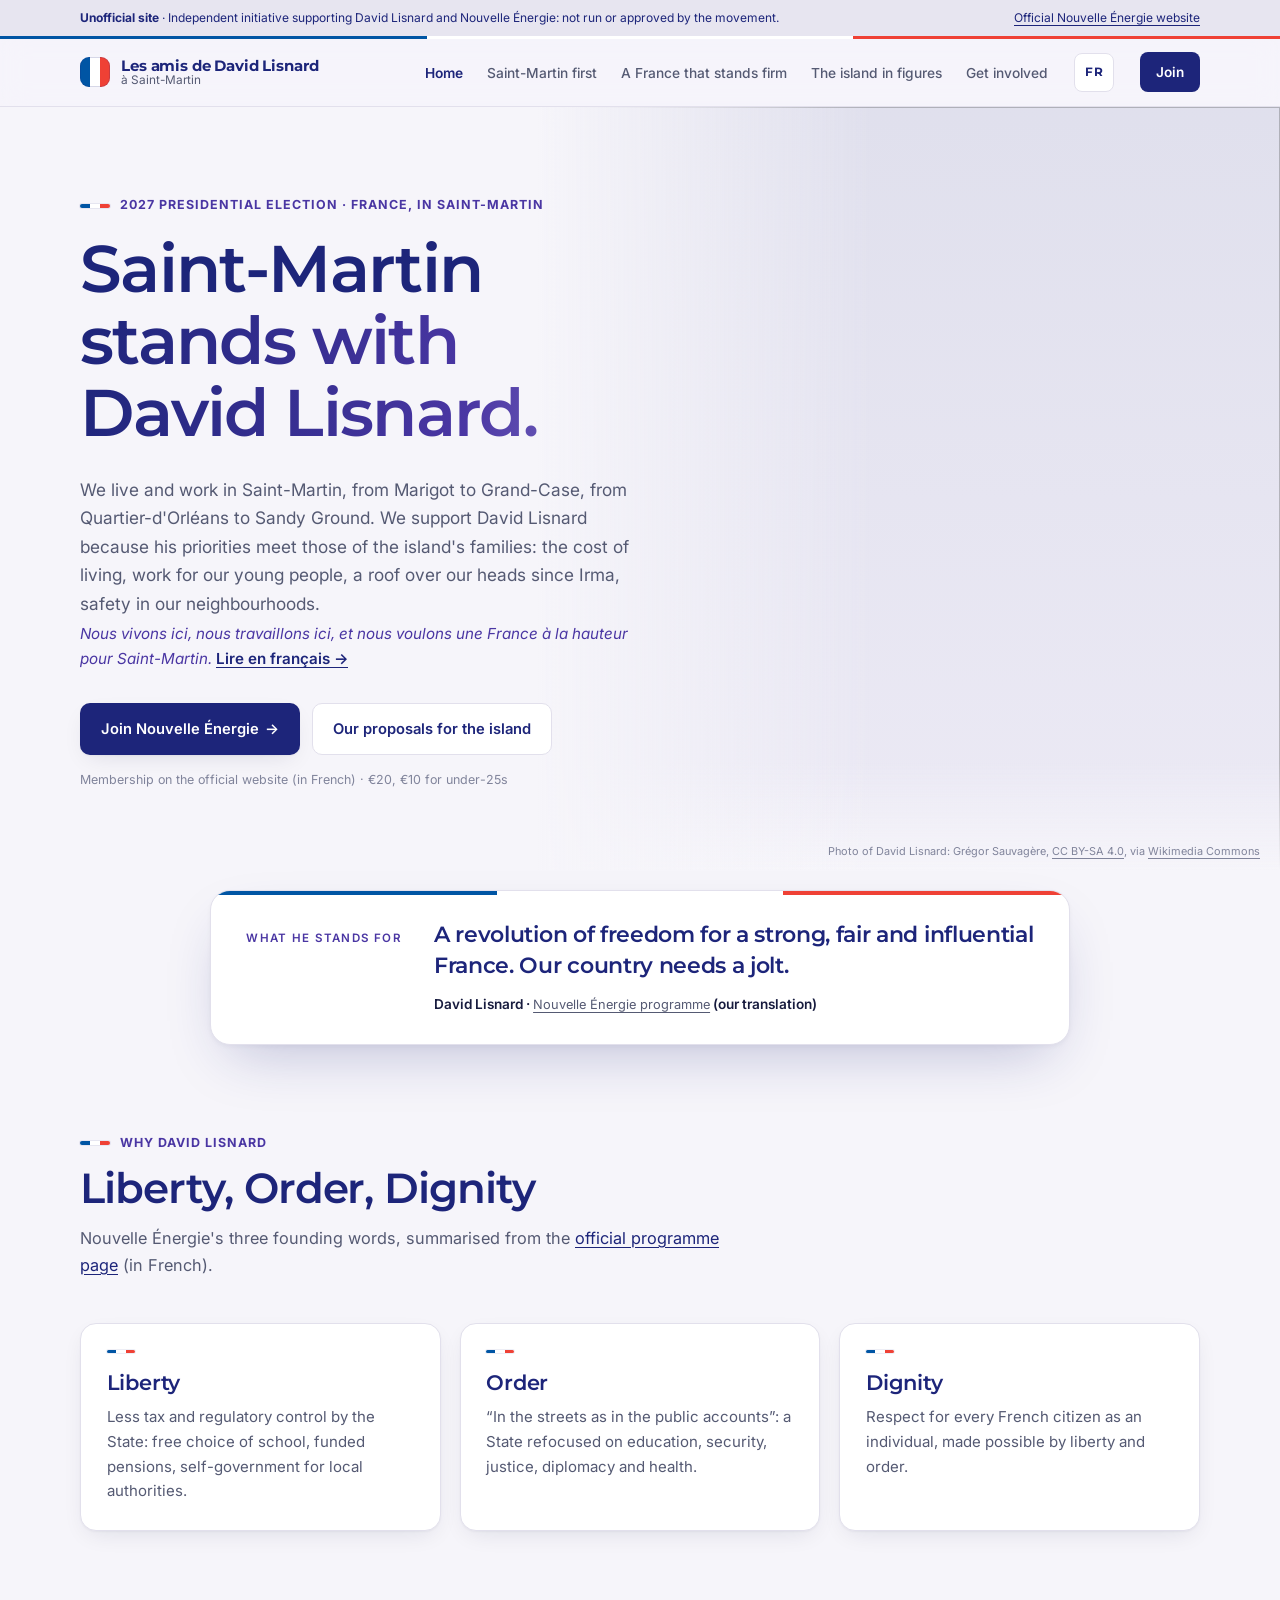
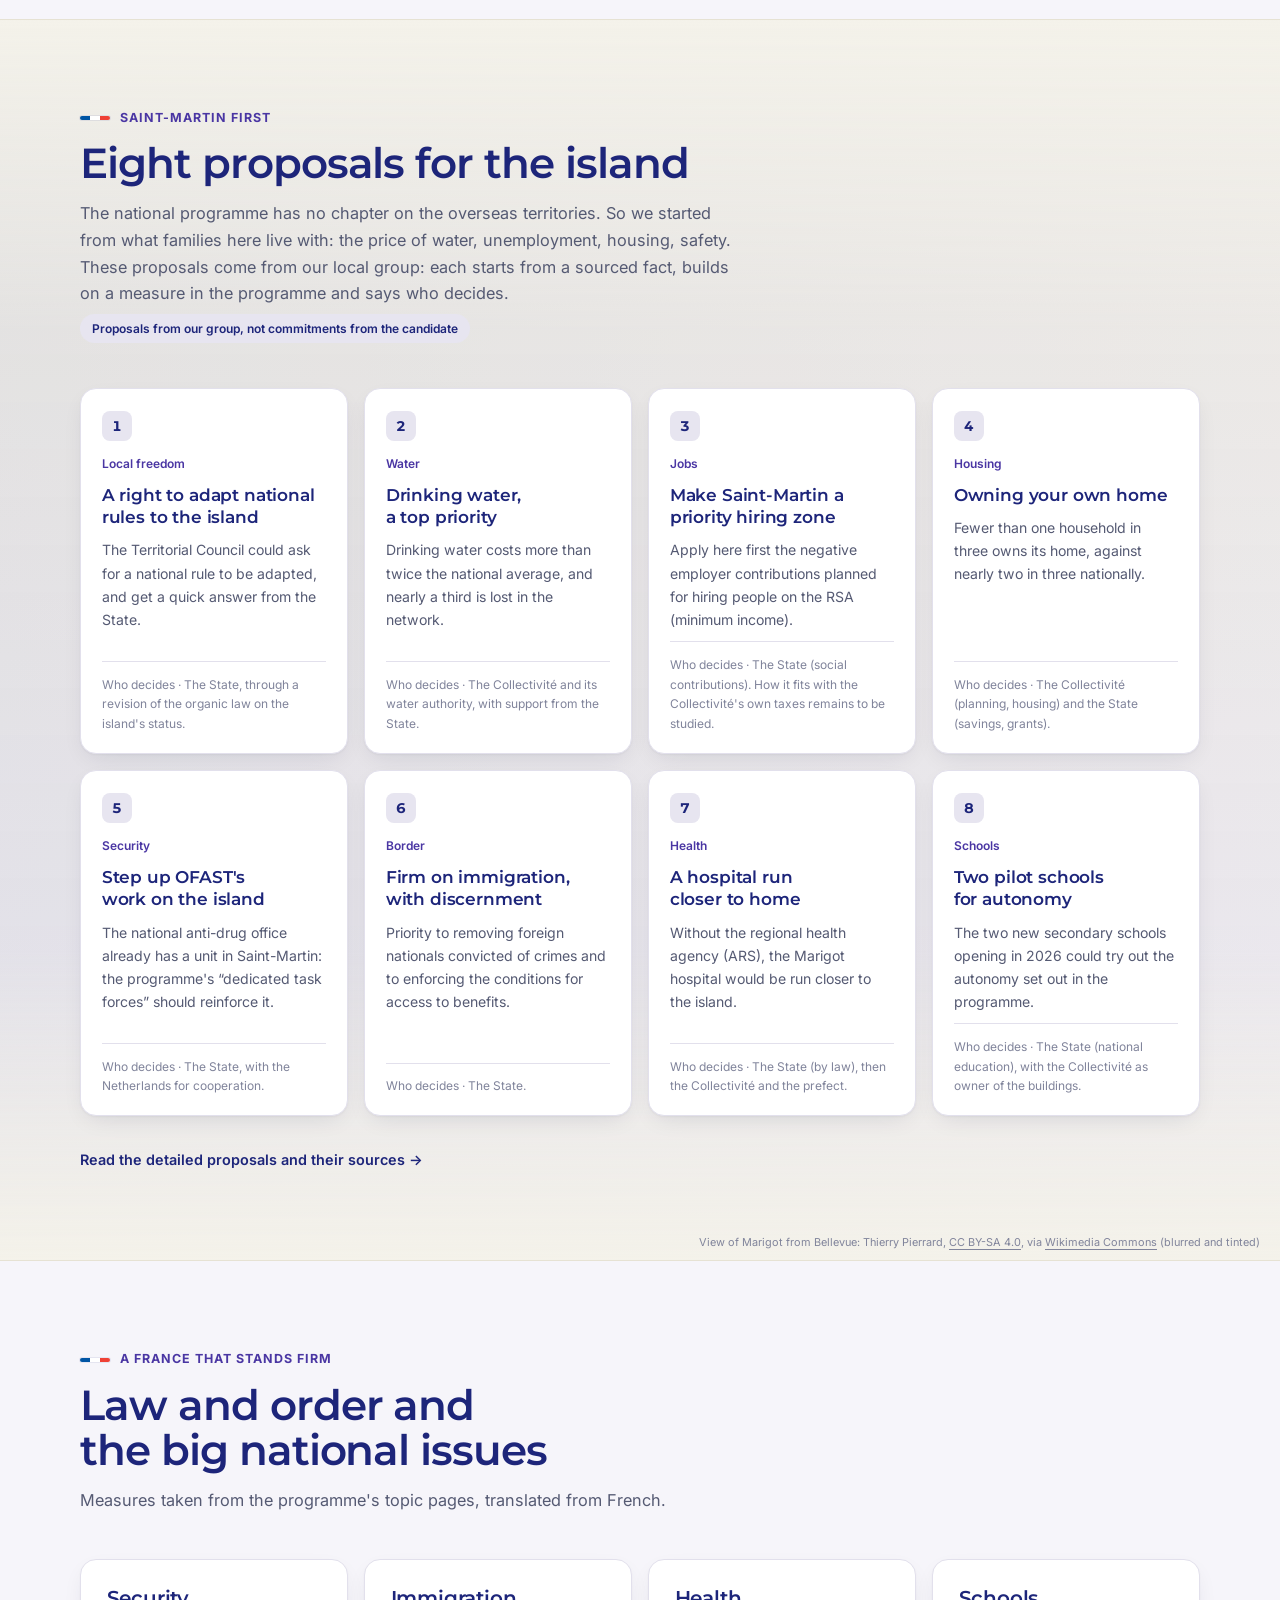
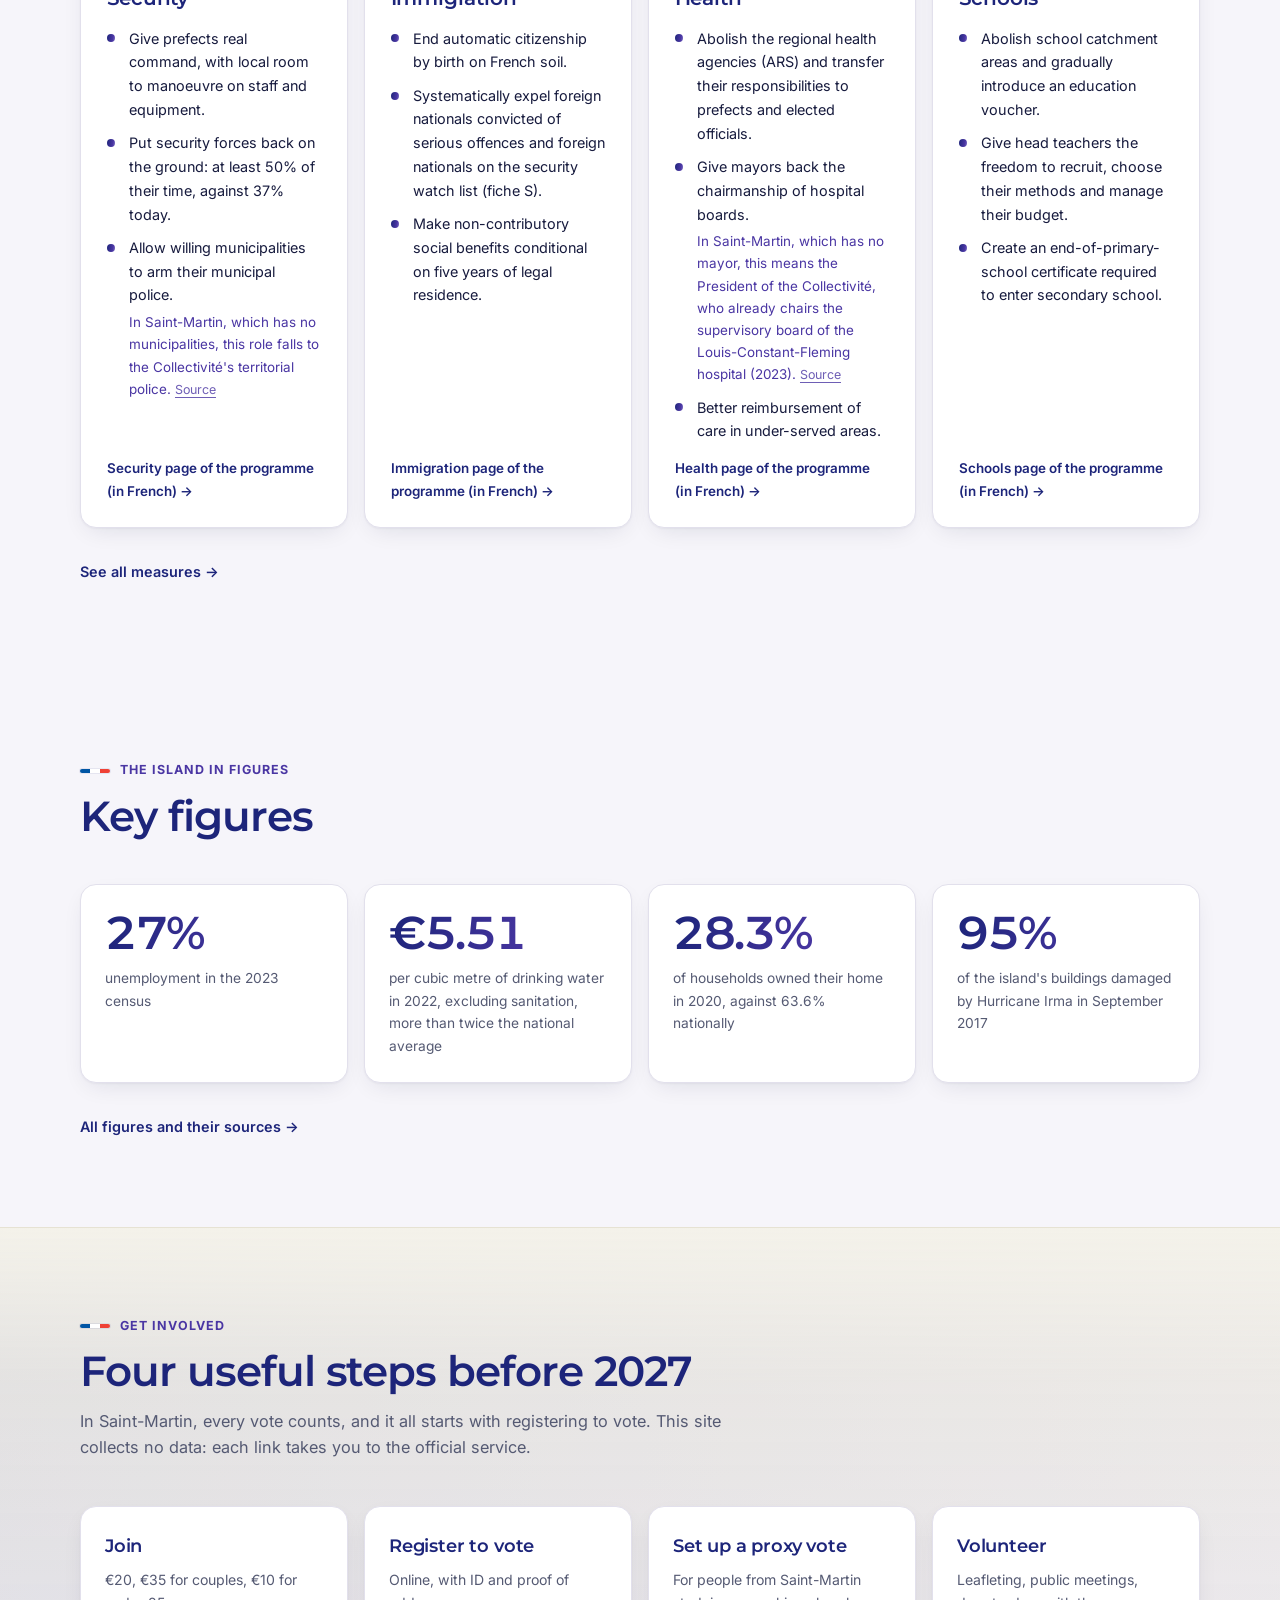
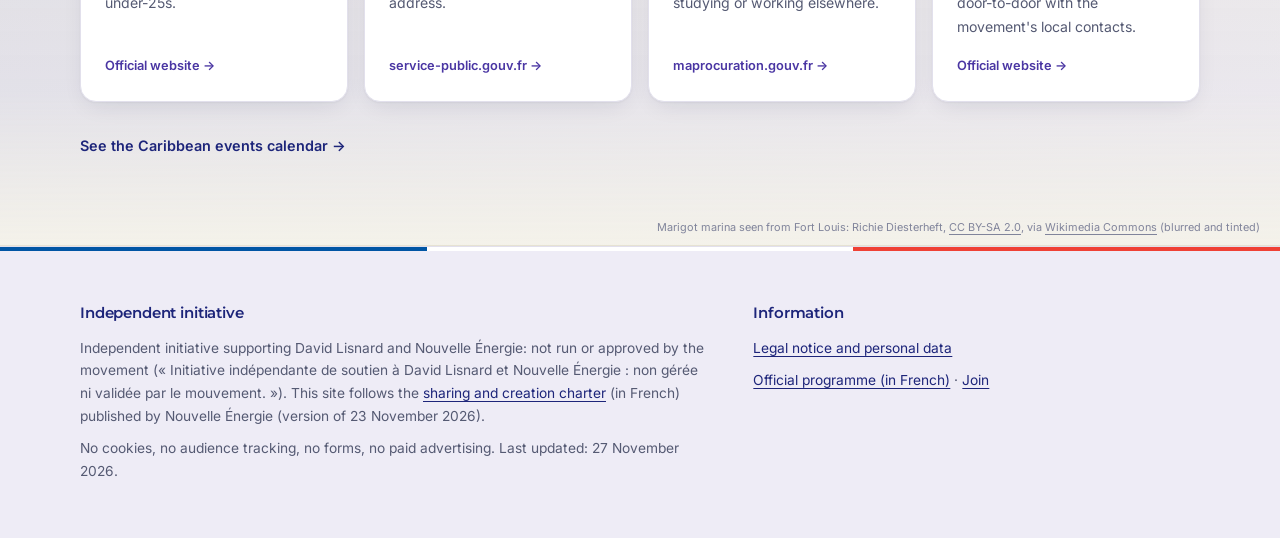
==== en/index.html @ 80fadd4b "Version anglaise complète (en/) et sélecteur FR / EN sur chaque page Toutes les pages sont traduites" ====
<!doctype html>
<html lang="en">
<head>
<meta charset="utf-8">
<meta name="viewport" content="width=device-width, initial-scale=1, viewport-fit=cover">
<title>Les amis de David Lisnard à Saint-Martin</title>
<meta name="description" content="Independent supporters' site for David Lisnard and Nouvelle Énergie, run by residents of Saint-Martin (French Caribbean).">
<meta property="og:title" content="Les amis de David Lisnard à Saint-Martin">
<meta property="og:description" content="Independent supporters' site for David Lisnard and Nouvelle Énergie, run by residents of Saint-Martin (French Caribbean).">
<meta name="theme-color" content="#1D257A">
<link rel="alternate" hreflang="fr" href="https://black0wi.github.io/amis-lisnard-saint-martin/">
<link rel="alternate" hreflang="en" href="https://black0wi.github.io/amis-lisnard-saint-martin/en/">
<link rel="preconnect" href="https://fonts.googleapis.com">
<link rel="preconnect" href="https://fonts.gstatic.com" crossorigin>
<link rel="stylesheet" href="https://fonts.googleapis.com/css2?family=Inter:wght@400;500;600&family=Montserrat:wght@500;600;700&display=swap">
<link rel="stylesheet" href="../assets/style.css?v=1e7d261d">
</head>
<body>
<a class="skip" href="#contenu">Skip to content</a>
<div class="flag" role="note">
  <div class="wrap">
    <span><strong>Unofficial site</strong> · Independent initiative supporting David Lisnard and Nouvelle Énergie: not run or approved by the movement.</span>
    <a href="https://www.unenouvelleenergie.fr/" rel="noopener">Official Nouvelle Énergie website</a>
  </div>
</div>
<header class="site">
  <div class="wrap">
    <a class="brand" href="index.html"><span class="dot" aria-hidden="true"></span><span class="bt"><b>Les amis de David Lisnard</b><span>à Saint-Martin</span></span></a>
    <nav aria-label="Main navigation"><ul>
<li><a href="index.html" aria-current="page">Home</a></li>
<li><a href="saint-martin.html">Saint-Martin first</a></li>
<li><a href="regalien.html">A France that stands firm</a></li>
<li><a href="chiffres.html">The island in figures</a></li>
<li><a href="agir.html">Get involved</a></li>
    </ul></nav>
    <a class="lang" href="../index.html" hreflang="fr" lang="fr" title="Lire cette page en français">FR</a>
    <a class="pill" href="https://soutenir.unenouvelleenergie.fr/adhesion" rel="noopener">Join</a>
  </div>
</header>
<main id="contenu">

<div class="hero hero-photo">
  <div class="hero-bg" aria-hidden="true"><img src="https://upload.wikimedia.org/wikipedia/commons/thumb/c/ce/David_Lisnard_en_2026.jpg/960px-David_Lisnard_en_2026.jpg" width="960" height="1280" alt="" fetchpriority="high"></div>
  <div class="wrap">
    <div class="hero-text">
      <p class="eyebrow">2027 presidential election · France, in Saint-Martin</p>
      <h1>Saint-Martin <em>stands with David Lisnard.</em></h1>
      <p class="lead">We live and work in Saint-Martin, from Marigot to Grand-Case, from Quartier-d'Orléans to Sandy Ground. We support David Lisnard because his priorities meet those of the island's families: the cost of living, work for our young people, a roof over our heads since Irma, safety in our neighbourhoods.</p>
      <p class="lead-en" lang="fr">Nous vivons ici, nous travaillons ici, et nous voulons une France à la hauteur pour Saint-Martin. <a href="../index.html" hreflang="fr">Lire en français →</a></p>
      <div class="cta">
        <a class="btn btn-primary" href="https://soutenir.unenouvelleenergie.fr/adhesion" rel="noopener">Join Nouvelle Énergie</a>
        <a class="btn btn-line" href="saint-martin.html">Our proposals for the island</a>
      </div>
      <p class="fine">Membership on the official website (in French) · €20, €10 for under-25s</p>
    </div>
  </div>
  <p class="credit">Photo of David Lisnard: Grégor Sauvagère, <a href="https://creativecommons.org/licenses/by-sa/4.0/deed.en" rel="noopener">CC BY-SA 4.0</a>, via <a href="https://commons.wikimedia.org/wiki/File:David_Lisnard_en_2026.jpg" rel="noopener">Wikimedia Commons</a></p>
</div>

<div class="quote-band"><div class="wrap">
  <figure class="quote">
    <p class="qlabel">What he stands for</p>
    <blockquote>A revolution of freedom for a strong, fair and influential France. Our country needs a jolt.</blockquote>
    <figcaption>David Lisnard · <a href="https://www.unenouvelleenergie.fr/notre-programme/" rel="noopener">Nouvelle Énergie programme</a> (our translation)</figcaption>
  </figure>
</div></div>

<section id="pourquoi">
  <div class="wrap">
    <div class="head">
      <p class="eyebrow">Why David Lisnard</p>
      <h2>Liberty, Order, Dignity</h2>
      <p>Nouvelle Énergie's three founding words, summarised from the <a href="https://www.unenouvelleenergie.fr/notre-programme/" rel="noopener">official programme page</a> (in French).</p>
    </div>
    <div class="tri">
      <div><h3>Liberty</h3><p>Less tax and regulatory control by the State: free choice of school, funded pensions, self-government for local authorities.</p></div>
      <div><h3>Order</h3><p>“In the streets as in the public accounts”: a State refocused on education, security, justice, diplomacy and health.</p></div>
      <div><h3>Dignity</h3><p>Respect for every French citizen as an individual, made possible by liberty and order.</p></div>
    </div>
  </div>
</section>

<section class="alt island">
  <div class="island-bg" aria-hidden="true"><img src="https://upload.wikimedia.org/wikipedia/commons/thumb/6/6b/Panorama_depuis_Bellevue.jpg/1280px-Panorama_depuis_Bellevue.jpg" width="1280" height="853" alt="" loading="lazy"></div>
  <div class="wrap">
    <div class="head">
      <p class="eyebrow">Saint-Martin first</p>
      <h2>Eight proposals for the island</h2>
      <p>The national programme has no chapter on the overseas territories. So we started from what families here live with: the price of water, unemployment, housing, safety. These proposals come from our local group: each starts from a sourced fact, builds on a measure in the programme and says who decides. <span class="status">Proposals from our group, not commitments from the candidate</span></p>
    </div>
    <div class="props">
<a class="prop" href="saint-martin.html#p1"><span class="num">1</span><span class="tag">Local freedom</span><h3>A right to adapt national rules to the island</h3><p>The Territorial Council could ask for a national rule to be adapted, and get a quick answer from the State.</p><span class="who">Who decides · The State, through a revision of the organic law on the island's status.</span></a>
<a class="prop" href="saint-martin.html#p2"><span class="num">2</span><span class="tag">Water</span><h3>Drinking water, a top priority</h3><p>Drinking water costs more than twice the national average, and nearly a third is lost in the network.</p><span class="who">Who decides · The Collectivité and its water authority, with support from the State.</span></a>
<a class="prop" href="saint-martin.html#p3"><span class="num">3</span><span class="tag">Jobs</span><h3>Make Saint-Martin a priority hiring zone</h3><p>Apply here first the negative employer contributions planned for hiring people on the RSA (minimum income).</p><span class="who">Who decides · The State (social contributions). How it fits with the Collectivité's own taxes remains to be studied.</span></a>
<a class="prop" href="saint-martin.html#p4"><span class="num">4</span><span class="tag">Housing</span><h3>Owning your own home</h3><p>Fewer than one household in three owns its home, against nearly two in three nationally.</p><span class="who">Who decides · The Collectivité (planning, housing) and the State (savings, grants).</span></a>
<a class="prop" href="saint-martin.html#p5"><span class="num">5</span><span class="tag">Security</span><h3>Step up OFAST's work on the island</h3><p>The national anti-drug office already has a unit in Saint-Martin: the programme's “dedicated task forces” should reinforce it.</p><span class="who">Who decides · The State, with the Netherlands for cooperation.</span></a>
<a class="prop" href="saint-martin.html#p6"><span class="num">6</span><span class="tag">Border</span><h3>Firm on immigration, with discernment</h3><p>Priority to removing foreign nationals convicted of crimes and to enforcing the conditions for access to benefits.</p><span class="who">Who decides · The State.</span></a>
<a class="prop" href="saint-martin.html#p7"><span class="num">7</span><span class="tag">Health</span><h3>A hospital run closer to home</h3><p>Without the regional health agency (ARS), the Marigot hospital would be run closer to the island.</p><span class="who">Who decides · The State (by law), then the Collectivité and the prefect.</span></a>
<a class="prop" href="saint-martin.html#p8"><span class="num">8</span><span class="tag">Schools</span><h3>Two pilot schools for autonomy</h3><p>The two new secondary schools opening in 2026 could try out the autonomy set out in the programme.</p><span class="who">Who decides · The State (national education), with the Collectivité as owner of the buildings.</span></a>
    </div>
    <p class="more-link"><a href="saint-martin.html">Read the detailed proposals and their sources →</a></p>
  </div>
  <p class="credit">View of Marigot from Bellevue: Thierry Pierrard, <a href="https://creativecommons.org/licenses/by-sa/4.0/deed.en" rel="noopener">CC BY-SA 4.0</a>, via <a href="https://commons.wikimedia.org/wiki/File:Panorama_depuis_Bellevue.jpg" rel="noopener">Wikimedia Commons</a> (blurred and tinted)</p>
</section>

<section>
  <div class="wrap">
    <div class="head">
      <p class="eyebrow">A France that stands firm</p>
      <h2>Law and order and the big national issues</h2>
      <p>Measures taken from the programme's topic pages, translated from French.</p>
    </div>
    <div class="themes">
<div class="theme"><h3>Security</h3><ul><li>Give prefects real command, with local room to manoeuvre on staff and equipment.</li><li>Put security forces back on the ground: at least 50% of their time, against 37% today.</li><li>Allow willing municipalities to arm their municipal police.<span class="here">In Saint-Martin, which has no municipalities, this role falls to the Collectivité's territorial police. <a href="https://www.com-saint-martin.fr/thematiques/securite-et-tranquilite-publique/police-territoriale/role-de-la-police-territoriale" rel="noopener">Source</a></span></li></ul><a class="more" href="https://www.unenouvelleenergie.fr/notre-programme/securite/" rel="noopener">Security page of the programme (in French) →</a></div>
<div class="theme"><h3>Immigration</h3><ul><li>End automatic citizenship by birth on French soil.</li><li>Systematically expel foreign nationals convicted of serious offences and foreign nationals on the security watch list (fiche S).</li><li>Make non-contributory social benefits conditional on five years of legal residence.</li></ul><a class="more" href="https://www.unenouvelleenergie.fr/notre-programme/immigration/" rel="noopener">Immigration page of the programme (in French) →</a></div>
<div class="theme"><h3>Health</h3><ul><li>Abolish the regional health agencies (ARS) and transfer their responsibilities to prefects and elected officials.</li><li>Give mayors back the chairmanship of hospital boards.<span class="here">In Saint-Martin, which has no mayor, this means the President of the Collectivité, who already chairs the supervisory board of the Louis-Constant-Fleming hospital (2023). <a href="http://www.soualigapost.com/fr/actualite/44322/sant%C3%A9/h%C3%B4pital-le-conseil-de-surveillance-adopte-un-budget-de-52-millions-deuros-pour" rel="noopener">Source</a></span></li><li>Better reimbursement of care in under-served areas.</li></ul><a class="more" href="https://www.unenouvelleenergie.fr/notre-programme/sante/" rel="noopener">Health page of the programme (in French) →</a></div>
<div class="theme"><h3>Schools</h3><ul><li>Abolish school catchment areas and gradually introduce an education voucher.</li><li>Give head teachers the freedom to recruit, choose their methods and manage their budget.</li><li>Create an end-of-primary-school certificate required to enter secondary school.</li></ul><a class="more" href="https://www.unenouvelleenergie.fr/notre-programme/education/" rel="noopener">Schools page of the programme (in French) →</a></div>
    </div>
    <p class="more-link"><a href="regalien.html">See all measures →</a></p>
  </div>
</section>

<section class="band">
  <div class="wrap">
    <div class="head">
      <p class="eyebrow">The island in figures</p>
      <h2>Key figures</h2>
    </div>
    <div class="keys">
      <div><b>27%</b><span>unemployment in the 2023 census</span></div>
      <div><b>€5.51</b><span>per cubic metre of drinking water in 2022, excluding sanitation, more than twice the national average</span></div>
      <div><b>28.3%</b><span>of households owned their home in 2020, against 63.6% nationally</span></div>
      <div><b>95%</b><span>of the island's buildings damaged by Hurricane Irma in September 2017</span></div>
    </div>
    <p class="more-link"><a href="chiffres.html">All figures and their sources →</a></p>
  </div>
</section>

<section class="alt island">
  <div class="island-bg" aria-hidden="true"><img src="https://upload.wikimedia.org/wikipedia/commons/thumb/6/6e/Fort_Louis_Marigot_View_%286546074117%29.jpg/1280px-Fort_Louis_Marigot_View_%286546074117%29.jpg" width="1280" height="960" alt="" loading="lazy"></div>
  <div class="wrap">
    <div class="head">
      <p class="eyebrow">Get involved</p>
      <h2>Four useful steps before 2027</h2>
      <p>In Saint-Martin, every vote counts, and it all starts with registering to vote. This site collects no data: each link takes you to the official service.</p>
    </div>
<div class="act">
  <a class="tile" href="https://soutenir.unenouvelleenergie.fr/adhesion" rel="noopener"><b>Join</b><span>€20, €35 for couples, €10 for under-25s.</span><i>Official website →</i></a>
  <a class="tile" href="https://www.service-public.gouv.fr/particuliers/vosdroits/R16396" rel="noopener"><b>Register to vote</b><span>Online, with ID and proof of address.</span><i>service-public.gouv.fr →</i></a>
  <a class="tile" href="https://www.maprocuration.gouv.fr/" rel="noopener"><b>Set up a proxy vote</b><span>For people from Saint-Martin studying or working elsewhere.</span><i>maprocuration.gouv.fr →</i></a>
  <a class="tile" href="https://www.unenouvelleenergie.fr/devenir-benevole/" rel="noopener"><b>Volunteer</b><span>Leafleting, public meetings, door-to-door with the movement's local contacts.</span><i>Official website →</i></a>
</div>
    <p class="more-link"><a href="agir.html">See the Caribbean events calendar →</a></p>
  </div>
  <p class="credit">Marigot marina seen from Fort Louis: Richie Diesterheft, <a href="https://creativecommons.org/licenses/by-sa/2.0/deed.en" rel="noopener">CC BY-SA 2.0</a>, via <a href="https://commons.wikimedia.org/wiki/File:Fort_Louis_Marigot_View_(6546074117).jpg" rel="noopener">Wikimedia Commons</a> (blurred and tinted)</p>
</section>

</main>
<footer>
  <div class="wrap">
    <div>
      <h3>Independent initiative</h3>
      <p>Independent initiative supporting David Lisnard and Nouvelle Énergie: not run or approved by the movement (<span lang="fr">« Initiative indépendante de soutien à David Lisnard et Nouvelle Énergie : non gérée ni validée par le mouvement. »</span>). This site follows the <a href="https://www.unenouvelleenergie.fr/charte-de-partage/" rel="noopener">sharing and creation charter</a> (in French) published by Nouvelle Énergie (version of 23 November 2026).</p>
      <p>No cookies, no audience tracking, no forms, no paid advertising. Last updated: 27 November 2026.</p>
    </div>
    <div>
      <h3>Information</h3>
      <p><a href="mentions-legales.html">Legal notice and personal data</a></p>
      <p><a href="https://www.unenouvelleenergie.fr/notre-programme/" rel="noopener">Official programme (in French)</a> · <a href="https://soutenir.unenouvelleenergie.fr/adhesion" rel="noopener">Join</a></p>
    </div>
  </div>
</footer>

</body>
</html>
---- assets/style.css ----
/* Les amis de David Lisnard à Saint-Martin
   Couleurs relevées sur unenouvelleenergie.fr le 27/11/2026 : marine #1D257A / #0F1752, encre #171B3E,
   or sable #B0AD85, violet #4A36A3, lavande #E7E5F0.
   Style : sobre et moderne, fond blanc, halos dégradés discrets, titres Montserrat serrés, texte Inter. */
:root{
  --bleu:#0055A4; --rouge:#EF4135; --tricolore:linear-gradient(90deg,#0055A4 0 33.33%,#FFFFFF 33.33% 66.66%,#EF4135 66.66% 100%);
  --navy:#1D257A; --navy-deep:#0F1752; --violet:#4A36A3; --gold:#B0AD85; --lavender:#E7E5F0;
  --bg:#F6F5FA; --soft:#EEECF6; --card:#FFFFFF; --fg:#171B3E; --muted:#555A73; --faint:#80849B; --line:#E2E0EC;
  --heading:#1D257A; --accent:#4A36A3; --link:#1D257A;
  --btn-bg:#1D257A; --btn-fg:#FFFFFF;
  --shadow:0 1px 2px rgba(20,24,61,.04),0 8px 24px -8px rgba(20,24,61,.12);
  --shadow-lg:0 2px 4px rgba(20,24,61,.04),0 24px 60px -20px rgba(29,37,122,.28);
  --grad:linear-gradient(100deg,#1D257A 0%,#4A36A3 70%,#7E6FC4 100%);
  --halo-1:rgba(74,54,163,.14); --halo-2:rgba(176,173,133,.30); --halo-3:rgba(29,37,122,.10);
  --head:"Montserrat",Arial,"Helvetica Neue",sans-serif;
  --body:"Inter",system-ui,-apple-system,"Segoe UI",sans-serif;
  --r:16px;
  color-scheme:light;
}

*{box-sizing:border-box}
html{scroll-behavior:smooth}
body{background:var(--bg);color:var(--fg);font-family:var(--body);font-size:16px;line-height:1.65;margin:0;-webkit-font-smoothing:antialiased}
img{max-width:100%}
a{color:var(--link);text-underline-offset:3px;text-decoration-thickness:1px}
a:focus-visible,button:focus-visible{outline:2px solid var(--accent);outline-offset:3px;border-radius:6px}
.skip{position:absolute;left:-999px;top:0;background:var(--card);padding:.5rem 1rem;z-index:20}
.skip:focus{left:1rem}
.wrap{max-width:1160px;margin:0 auto;padding-left:max(20px,env(safe-area-inset-left,0px));padding-right:max(20px,env(safe-area-inset-right,0px))}
.narrow{max-width:780px}
h1,h2,h3{margin:0;text-wrap:balance;color:var(--heading);font-family:var(--head)}
h1,h2{font-weight:600;letter-spacing:-.025em;line-height:1.1}
h2{font-size:clamp(1.8rem,3.6vw,2.6rem)}
h3{font-weight:600;font-size:1.05rem;line-height:1.35;letter-spacing:-.01em}
p{margin:0}
.eyebrow{font-size:.78rem;font-weight:700;letter-spacing:.08em;text-transform:uppercase;color:var(--accent)}
.head .eyebrow::before,.intro .eyebrow::before,.hero .eyebrow::before{content:"";display:inline-block;width:30px;height:4px;border-radius:2px;background:var(--tricolore);box-shadow:0 0 0 1px rgba(29,37,122,.08);vertical-align:middle;margin-right:.6rem}
.grad{background:var(--grad);-webkit-background-clip:text;background-clip:text;color:transparent}

/* Bandeau d'indépendance : exigé par la charte de partage de Nouvelle Énergie (point 2) */
.flag{background:var(--lavender);color:var(--navy);font-size:.75rem}
.flag .wrap{padding-block:.5rem;display:flex;gap:.3rem 1.2rem;justify-content:space-between;flex-wrap:wrap}
.flag strong{font-weight:700}
.flag a{color:var(--navy)}

/* En-tête */
header.site::before{content:"";position:absolute;left:0;right:0;top:0;height:3px;background:var(--tricolore)}
header.site{background:color-mix(in srgb,var(--bg) 82%,transparent);backdrop-filter:saturate(1.4) blur(14px);-webkit-backdrop-filter:saturate(1.4) blur(14px);border-bottom:1px solid var(--line);position:sticky;top:0;z-index:5;padding-top:3px}
header.site .wrap{display:flex;align-items:center;gap:1.6rem;padding-block:.85rem;flex-wrap:wrap}
.brand{display:flex;align-items:center;gap:.7rem;text-decoration:none;margin-right:auto}
.brand .dot{width:30px;height:30px;border-radius:9px;background:var(--tricolore);box-shadow:inset 0 0 0 1px rgba(29,37,122,.18)}
.brand .bt{display:flex;flex-direction:column;line-height:1.15}
.brand b{font-family:var(--head);font-weight:700;font-size:.95rem;color:var(--heading);letter-spacing:-.01em}
.brand .bt span{font-size:.74rem;color:var(--muted)}
nav ul{list-style:none;margin:0;padding:0;display:flex;gap:1.5rem;flex-wrap:wrap}
nav a{text-decoration:none;font-size:.86rem;font-weight:500;color:var(--muted)}
nav a:hover,nav a[aria-current="page"]{color:var(--heading)}
nav a[aria-current="page"]{font-weight:600}
.pill{background:var(--btn-bg);color:var(--btn-fg);text-decoration:none;font-weight:600;font-size:.85rem;padding:.55rem 1rem;border-radius:8px}

/* Halo dégradé commun à l'accueil et aux en-têtes de page */
.hero,.intro{position:relative;overflow:hidden;isolation:isolate}
.hero::before,.intro::before{content:"";position:absolute;inset:-30% -10% auto 35%;height:140%;z-index:-1;
  background:radial-gradient(40% 45% at 30% 40%,var(--halo-1),transparent 70%),radial-gradient(35% 40% at 70% 30%,var(--halo-2),transparent 70%),radial-gradient(45% 50% at 55% 75%,var(--halo-3),transparent 70%);filter:blur(30px);-webkit-mask-image:linear-gradient(to bottom,#000 55%,transparent 85%);mask-image:linear-gradient(to bottom,#000 55%,transparent 85%)}

.hero .wrap{padding-block:5.5rem 5rem;display:grid;grid-template-columns:minmax(0,1.4fr) minmax(0,1fr);gap:4rem;align-items:center}
.hero h1{font-size:clamp(2.4rem,5.4vw,4.1rem);margin:1rem 0 1.4rem}
.hero h1 em{font-style:normal;display:block;background:var(--grad);-webkit-background-clip:text;background-clip:text;color:transparent;padding-bottom:.08em}
.hero .lead{font-size:1.08rem;max-width:56ch;color:var(--muted)}
.cta{display:flex;gap:.75rem;flex-wrap:wrap;margin-top:2rem}
.btn{display:inline-flex;align-items:center;gap:.4rem;padding:.8rem 1.25rem;border-radius:10px;font-weight:600;font-size:.92rem;text-decoration:none;border:1px solid transparent;transition:transform .15s,box-shadow .15s}
.btn:hover{transform:translateY(-1px)}
.btn-primary{background:var(--btn-bg);color:var(--btn-fg);box-shadow:var(--shadow)}
.btn-primary::after{content:"→"}
.btn-line{background:var(--card);border-color:var(--line);color:var(--heading)}
.fine{font-size:.78rem;color:var(--faint);margin-top:.9rem}
.quote{position:relative;overflow:hidden;margin:0;background:var(--card);border:1px solid var(--line);border-radius:20px;padding:2rem 2rem 1.6rem;box-shadow:var(--shadow-lg)}
.qlabel{font-size:.72rem;font-weight:600;letter-spacing:.12em;text-transform:uppercase;color:var(--accent)}
.quote blockquote{margin:1rem 0 0;font-family:var(--head);font-weight:600;font-size:clamp(1.2rem,1.9vw,1.45rem);line-height:1.4;letter-spacing:-.015em;color:var(--heading)}
.quote figcaption{margin-top:1.3rem;font-size:.85rem;font-weight:600;color:var(--fg)}
.quote figcaption a{font-weight:400;font-size:.8rem;color:var(--muted)}
.quote .coords{margin-top:1.5rem;padding-top:1rem;border-top:1px solid var(--line);font-size:.75rem;color:var(--faint);font-variant-numeric:tabular-nums}

/* En-tête des pages intérieures */
.intro{border-bottom:1px solid var(--line)}
.intro .wrap{padding-block:4.5rem 3.6rem}
.intro h1{font-size:clamp(2.2rem,4.8vw,3.5rem);margin:.8rem 0 1.1rem}
.intro .lead{font-size:1.06rem;max-width:62ch;color:var(--muted)}

section{padding-block:5.5rem}
section.alt{background:#F4F2EA;border-block:1px solid #E6E2D3}
.head{display:grid;gap:.8rem;margin-bottom:2.8rem;max-width:66ch}
.head p:not(.eyebrow){color:var(--muted);font-size:1.02rem}
.more-link{margin-top:2rem;font-weight:600;font-size:.9rem}
.more-link a{text-decoration:none}

.tri{display:grid;grid-template-columns:repeat(3,minmax(0,1fr));gap:1.2rem}
.tri div{background:var(--card);border:1px solid var(--line);border-radius:var(--r);padding:1.6rem;box-shadow:var(--shadow)}
.tri h3{font-size:1.3rem;margin-bottom:.5rem}
.tri h3::before{content:"";display:block;width:28px;height:3px;border-radius:2px;background:var(--tricolore);box-shadow:0 0 0 1px rgba(29,37,122,.08);margin-bottom:1rem}
.tri p{color:var(--muted);font-size:.94rem}

.status{display:inline-block;margin-top:.4rem;font-size:.75rem;font-weight:600;background:var(--lavender);color:var(--navy);padding:.3rem .75rem;border-radius:999px}

/* Cartes de propositions */
.props{display:grid;grid-template-columns:repeat(4,minmax(0,1fr));gap:1rem}
.prop{background:var(--card);border:1px solid var(--line);border-radius:var(--r);padding:1.4rem 1.3rem 1.2rem;display:flex;flex-direction:column;gap:.6rem;text-decoration:none;color:var(--fg);box-shadow:var(--shadow);transition:transform .18s,box-shadow .18s,border-color .18s}
.prop:hover{transform:translateY(-3px);box-shadow:var(--shadow-lg);border-color:color-mix(in srgb,var(--accent) 35%,var(--line))}
.num{display:inline-grid;place-items:center;width:30px;height:30px;border-radius:8px;background:var(--lavender);color:var(--navy);font-family:var(--head);font-weight:700;font-size:.85rem;font-variant-numeric:tabular-nums}
.tag{font-size:.75rem;font-weight:600;color:var(--accent)}
.prop .num{margin-bottom:.2rem}
.prop p{font-size:.88rem;color:var(--muted)}
.prop .who{margin-top:auto;padding-top:.8rem;border-top:1px solid var(--line);font-size:.75rem;color:var(--faint)}

/* Fiches détaillées */
.fiche{background:var(--card);border:1px solid var(--line);border-radius:20px;padding:2.2rem;display:grid;grid-template-columns:minmax(0,1fr) minmax(0,1.8fr);gap:2.5rem;box-shadow:var(--shadow);margin-bottom:1.2rem;scroll-margin-top:90px}
.fiche > div{display:flex;flex-direction:column;align-items:flex-start;gap:.6rem}
.fiche h2{font-size:clamp(1.4rem,2.4vw,1.8rem)}
.fiche dl{margin:0;display:grid;gap:1.3rem}
.fiche dt{font-size:.75rem;font-weight:600;letter-spacing:.06em;text-transform:uppercase;color:var(--faint)}
.fiche dd{margin:.3rem 0 0}

/* Régalien */
.themes{display:grid;grid-template-columns:repeat(4,minmax(0,1fr));gap:1rem}
.themes.wide{grid-template-columns:repeat(2,minmax(0,1fr))}
.theme{display:flex;flex-direction:column;gap:.9rem;background:var(--card);border:1px solid var(--line);border-radius:var(--r);padding:1.6rem;box-shadow:var(--shadow)}
.theme h3{font-size:1.25rem}
.theme ul{margin:0;padding:0;list-style:none;font-size:.9rem;display:grid;gap:.6rem;color:var(--fg)}
.theme li{padding-left:1.4rem;position:relative}
.theme li::before{content:"";position:absolute;left:0;top:.55em;width:8px;height:8px;border-radius:50%;background:var(--grad)}
.theme a.more{font-size:.84rem;font-weight:600;margin-top:auto;text-decoration:none}

/* Chiffres clés : bloc clair */
.band{background:var(--bg)}
.keys{display:grid;grid-template-columns:repeat(4,minmax(0,1fr));gap:1rem}
.keys div{display:flex;flex-direction:column;gap:.6rem;background:var(--card);border:1px solid var(--line);border-radius:var(--r);padding:1.5rem;box-shadow:var(--shadow)}
.keys b{font-family:var(--head);font-weight:600;letter-spacing:-.03em;font-size:clamp(2.2rem,3.6vw,2.9rem);line-height:1.05;background:var(--grad);-webkit-background-clip:text;background-clip:text;color:transparent;font-variant-numeric:tabular-nums}
.keys span{font-size:.86rem;color:var(--muted)}

.tablebox{overflow-x:auto;border-radius:var(--r);background:var(--card);border:1px solid var(--line);box-shadow:var(--shadow)}
table{border-collapse:collapse;width:100%;min-width:640px;font-size:.9rem}
th,td{text-align:left;padding:1rem 1.2rem;border-bottom:1px solid var(--line);vertical-align:top}
th{font-size:.72rem;font-weight:600;letter-spacing:.06em;text-transform:uppercase;color:var(--faint);background:var(--soft)}
tr:last-child td{border-bottom:0}
td.fig{font-family:var(--head);font-weight:600;font-size:1.1rem;color:var(--heading);letter-spacing:-.01em;font-variant-numeric:tabular-nums;white-space:nowrap}
.note{font-size:.8rem;color:var(--faint);margin-top:1rem}

/* Agir */
.act{display:grid;grid-template-columns:repeat(4,minmax(0,1fr));gap:1rem}
.act a.tile{display:flex;flex-direction:column;gap:.5rem;text-decoration:none;color:var(--fg);background:var(--card);border:1px solid var(--line);border-radius:var(--r);padding:1.5rem;box-shadow:var(--shadow);transition:transform .18s,box-shadow .18s}
.act a.tile:hover{transform:translateY(-3px);box-shadow:var(--shadow-lg)}
.act .tile b{font-family:var(--head);font-weight:600;font-size:1.1rem;color:var(--heading);letter-spacing:-.01em}
.act .tile span{font-size:.88rem;color:var(--muted)}
.act .tile i{font-style:normal;font-size:.8rem;font-weight:600;color:var(--accent);margin-top:auto;padding-top:.6rem}

.agenda{margin-top:1.5rem;border-radius:var(--r);padding:1.6rem;display:grid;gap:1rem;background:var(--card);border:1px solid var(--line);box-shadow:var(--shadow)}
.agenda > b{font-family:var(--head);font-weight:600;font-size:1.2rem;color:var(--heading)}
.agenda ul{list-style:none;margin:0;padding:0;display:grid;gap:1rem}
.agenda li{display:grid;grid-template-columns:auto minmax(0,1fr);gap:1.2rem;align-items:start;border-top:1px solid var(--line);padding-top:1rem}
.agenda .date{font-weight:600;font-variant-numeric:tabular-nums;color:var(--accent);min-width:6rem}
.agenda p{font-size:.9rem;color:var(--muted)}

.prose{display:grid;gap:1.1rem;max-width:68ch}
.prose h2{font-size:clamp(1.4rem,2.4vw,1.8rem);margin-top:1.2rem}
.prose ul{margin:0;padding-left:1.2rem;display:grid;gap:.5rem}
.prose li::marker{color:var(--accent)}

.en{display:grid;grid-template-columns:minmax(0,1fr) minmax(0,1fr);gap:3rem;align-items:start}

footer{position:relative;background:#EEECF6;border-top:1px solid var(--line);color:var(--muted);font-size:.86rem}
footer .wrap{padding-block:3.5rem;display:grid;grid-template-columns:minmax(0,1.4fr) minmax(0,1fr);gap:3rem}
footer a{color:var(--link)}
footer h3{font-size:.95rem;margin-bottom:.8rem}
footer p+p{margin-top:.6rem}

@media (max-width:1000px){
  .hero .wrap{grid-template-columns:1fr;gap:2.5rem}
  .props,.themes,.act,.keys{grid-template-columns:repeat(2,minmax(0,1fr))}
  nav{order:3;width:100%}
}
@media (max-width:640px){
  .tri,.props,.themes,.themes.wide,.act,.keys,.en,.fiche,footer .wrap{grid-template-columns:1fr}
  .fiche{gap:1.2rem;padding:1.5rem}
  section{padding-block:3.8rem}
  .hero .wrap{padding-block:3.2rem}
  nav ul{gap:1rem}
  header.site{position:static}
}
@media (prefers-reduced-motion:reduce){html{scroll-behavior:auto}.btn,.prop,.act a.tile{transition:none}.btn:hover,.prop:hover,.act a.tile:hover{transform:none}}

footer::before{content:"";position:absolute;left:0;right:0;top:0;height:4px;background:var(--tricolore)}
.quote::before{content:"";position:absolute;left:0;right:0;top:0;height:4px;background:var(--tricolore)}

/* Accueil : photo de David Lisnard en fond, fondue dans la couleur de la page */
.hero-photo .hero-bg{position:absolute;inset:0 0 0 auto;width:58%;z-index:-1}
.hero-photo .hero-bg img{width:100%;height:100%;object-fit:cover;object-position:50% 40%;
  -webkit-mask-image:linear-gradient(90deg,transparent 0%,#000 38%,#000 100%),linear-gradient(0deg,transparent 0%,#000 22%);
  mask-image:linear-gradient(90deg,transparent 0%,#000 38%,#000 100%);
  filter:saturate(.95)}
.hero-photo .hero-bg::after{content:"";position:absolute;inset:0;background:linear-gradient(90deg,var(--bg) 0%,rgba(246,245,250,.0) 45%),linear-gradient(0deg,var(--bg) 0%,rgba(246,245,250,0) 14%),linear-gradient(180deg,rgba(29,37,122,.10),rgba(74,54,163,.06))}
.hero-photo::before{display:none}
.hero-photo .wrap{min-height:620px;grid-template-columns:minmax(0,1.1fr) minmax(0,1fr);align-items:center}
.hero-photo .hero-text{align-self:center}
.hero-photo .quote{justify-self:end;max-width:380px;padding:1.4rem 1.5rem 1.2rem;background:color-mix(in srgb,var(--card) 88%,transparent);backdrop-filter:blur(12px);-webkit-backdrop-filter:blur(12px)}
.hero-photo .quote blockquote{font-size:1.1rem;margin-top:.6rem}
.hero-photo .quote figcaption{margin-top:.8rem;font-size:.8rem}
.hero .credit{position:absolute;right:max(20px,env(safe-area-inset-right,0px));bottom:.6rem;margin:0;font-size:.68rem;color:var(--faint)}
.hero .credit a{color:inherit}
@media (max-width:1000px){
  .hero-photo .hero-bg{position:relative;inset:auto;width:100%;height:clamp(360px,96vw,720px);order:-1}
  .hero-photo{display:flex;flex-direction:column}
  .hero-photo .hero-bg img{-webkit-mask-image:linear-gradient(0deg,transparent 0%,#000 18%);mask-image:linear-gradient(0deg,transparent 0%,#000 18%)}
  .hero-photo .hero-bg::after{background:linear-gradient(0deg,var(--bg) 0%,rgba(246,245,250,0) 16%)}
  .hero-photo .wrap{min-height:0;margin-top:-1rem;position:relative;padding-top:0;grid-template-columns:1fr}
  .hero-photo .quote{justify-self:stretch;max-width:none}
  .hero .credit{position:static;padding:0 20px 1rem;text-align:right}
}

/* Citation sous le héros, hors de la photo */
.quote-band{position:relative;z-index:1;margin-top:1.2rem}
.quote-band .quote{max-width:860px;margin:0 auto;display:grid;grid-template-columns:auto minmax(0,1fr);gap:.4rem 2rem;align-items:baseline;padding:1.8rem 2.2rem}
.quote-band .qlabel{grid-row:span 2}
.quote-band blockquote{margin:0;font-size:clamp(1.1rem,1.8vw,1.35rem)}
.quote-band figcaption{margin-top:.4rem;grid-column:2}
@media (max-width:1000px){.quote-band{margin-top:0}.quote-band .quote{grid-template-columns:1fr;padding:1.4rem 1.5rem}.quote-band .qlabel{grid-row:auto}.quote-band figcaption{grid-column:1}}

/* Mobile : en-tête compact, texte sous le visage */
@media (max-width:640px){
  .flag .wrap{font-size:.7rem;padding-block:.4rem}
  .flag .wrap > a{display:none}
  header.site .wrap{gap:.6rem 1rem;padding-block:.7rem}
  .brand .dot{width:24px;height:24px;border-radius:7px}
  .pill{padding:.45rem .85rem;font-size:.8rem}
  nav{order:3;width:100%;overflow-x:auto;-webkit-overflow-scrolling:touch;scrollbar-width:none}
  nav::-webkit-scrollbar{display:none}
  nav ul{flex-wrap:nowrap;gap:1.1rem;white-space:nowrap;padding-bottom:.2rem}
  .hero-photo .hero-bg{height:118vw}
  .hero-photo .hero-bg img{object-position:50% 42%;-webkit-mask-image:linear-gradient(0deg,transparent 0%,#000 16%);mask-image:linear-gradient(0deg,transparent 0%,#000 16%)}
  .hero-photo .hero-bg::after{background:linear-gradient(0deg,var(--bg) 0%,rgba(246,245,250,0) 14%)}
  .hero-photo .wrap{margin-top:0}
  .hero h1{font-size:2.3rem}
}

/* Fond « Huit propositions » : vue de Marigot, floutée et teintée */
section.island{position:relative;isolation:isolate;overflow:hidden}
.island-bg{position:absolute;inset:0;z-index:-1;pointer-events:none}
.island-bg img{width:100%;height:100%;object-fit:cover;object-position:50% 40%;filter:blur(6px) saturate(.9);transform:scale(1.04);opacity:.9}
.island-bg::after{content:"";position:absolute;inset:0;background:linear-gradient(180deg,#F4F2EA 0%,rgba(244,242,234,.45) 25%,rgba(238,236,246,.50) 75%,#F4F2EA 100%),linear-gradient(100deg,rgba(29,37,122,.14),rgba(74,54,163,.08))}
section.island .credit{position:absolute;right:20px;bottom:.5rem;margin:0;font-size:.68rem;color:var(--faint)}
section.island .credit a{color:inherit}
@media (max-width:640px){section.island .credit{position:static;padding:1rem 20px 0;text-align:right}}
.theme li .here{display:block;margin-top:.25rem;font-size:.84rem;color:var(--accent)}
.theme li .here a{color:inherit;font-size:.78rem;opacity:.8}
.hero .lead-en{margin-top:.2rem;font-size:.95rem;font-style:italic;color:var(--accent);max-width:56ch}
.hero .lead-en a{font-style:normal;font-weight:600;white-space:nowrap}

/* Sélecteur de langue FR / EN */
.lang{font-family:var(--head);font-weight:700;font-size:.78rem;letter-spacing:.04em;color:var(--heading);text-decoration:none;border:1px solid var(--line);border-radius:8px;padding:.5rem .65rem;background:var(--card)}
.lang:hover{border-color:var(--heading)}
@media (max-width:640px){.lang{padding:.42rem .55rem;font-size:.74rem}}
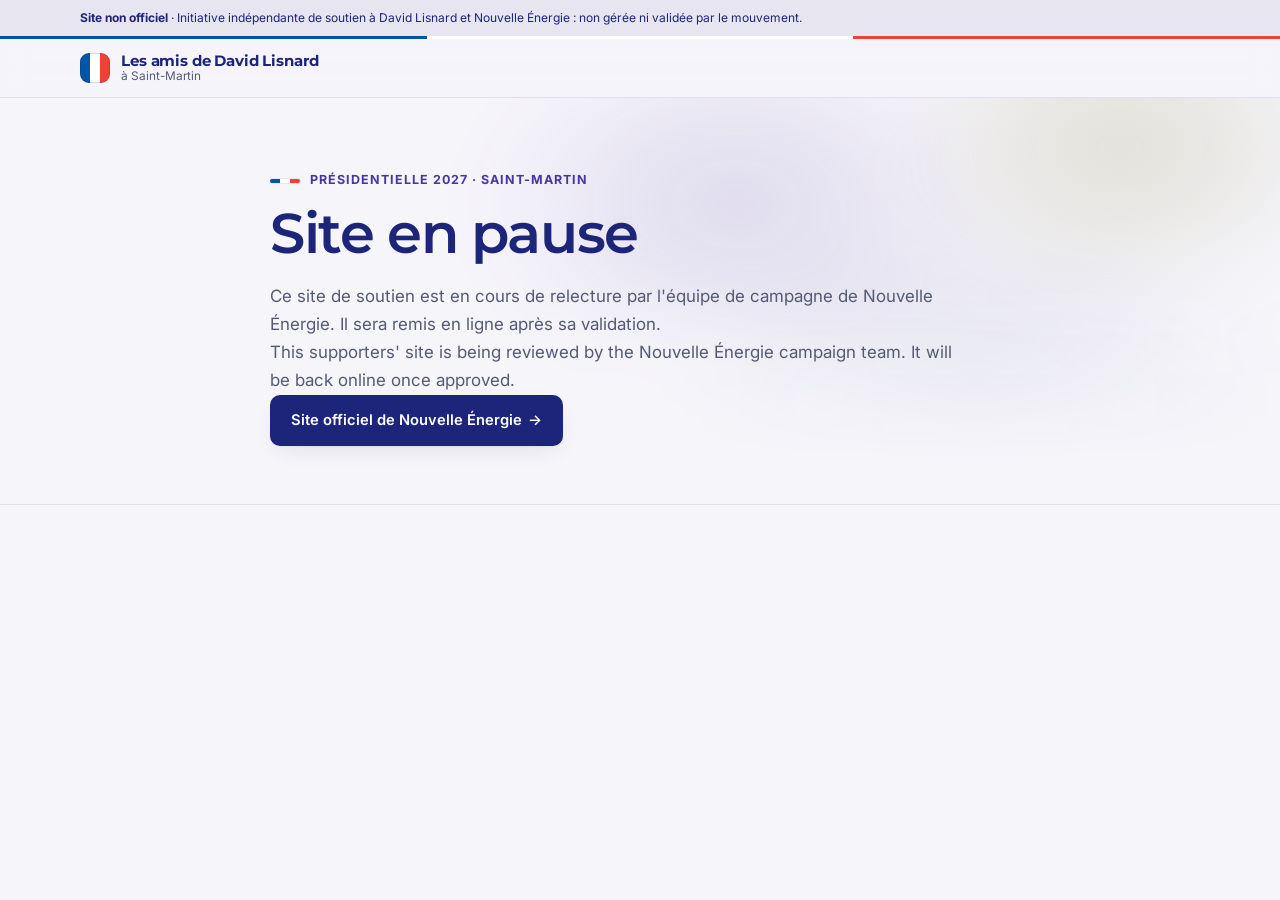
==== commit 6a4ea777: "Site en pause en attendant la validation de l'équipe de campagne Le contenu complet reste dans outil" ====
--- a/en/index.html
+++ b/en/index.html
@@ -1,175 +1,26 @@
 <!doctype html>
-<html lang="en">
+<html lang="fr">
 <head>
 <meta charset="utf-8">
 <meta name="viewport" content="width=device-width, initial-scale=1, viewport-fit=cover">
+<base href="/">
 <title>Les amis de David Lisnard à Saint-Martin</title>
-<meta name="description" content="Independent supporters' site for David Lisnard and Nouvelle Énergie, run by residents of Saint-Martin (French Caribbean).">
-<meta property="og:title" content="Les amis de David Lisnard à Saint-Martin">
-<meta property="og:description" content="Independent supporters' site for David Lisnard and Nouvelle Énergie, run by residents of Saint-Martin (French Caribbean).">
+<meta name="robots" content="noindex">
 <meta name="theme-color" content="#1D257A">
-<link rel="alternate" hreflang="fr" href="https://black0wi.github.io/amis-lisnard-saint-martin/">
-<link rel="alternate" hreflang="en" href="https://black0wi.github.io/amis-lisnard-saint-martin/en/">
-<link rel="preconnect" href="https://fonts.googleapis.com">
-<link rel="preconnect" href="https://fonts.gstatic.com" crossorigin>
 <link rel="stylesheet" href="https://fonts.googleapis.com/css2?family=Inter:wght@400;500;600&family=Montserrat:wght@500;600;700&display=swap">
-<link rel="stylesheet" href="../assets/style.css?v=1e7d261d">
+<link rel="stylesheet" href="assets/style.css?v=91ee381e">
 </head>
 <body>
-<a class="skip" href="#contenu">Skip to content</a>
-<div class="flag" role="note">
-  <div class="wrap">
-    <span><strong>Unofficial site</strong> · Independent initiative supporting David Lisnard and Nouvelle Énergie: not run or approved by the movement.</span>
-    <a href="https://www.unenouvelleenergie.fr/" rel="noopener">Official Nouvelle Énergie website</a>
-  </div>
-</div>
-<header class="site">
-  <div class="wrap">
-    <a class="brand" href="index.html"><span class="dot" aria-hidden="true"></span><span class="bt"><b>Les amis de David Lisnard</b><span>à Saint-Martin</span></span></a>
-    <nav aria-label="Main navigation"><ul>
-<li><a href="index.html" aria-current="page">Home</a></li>
-<li><a href="saint-martin.html">Saint-Martin first</a></li>
-<li><a href="regalien.html">A France that stands firm</a></li>
-<li><a href="chiffres.html">The island in figures</a></li>
-<li><a href="agir.html">Get involved</a></li>
-    </ul></nav>
-    <a class="lang" href="../index.html" hreflang="fr" lang="fr" title="Lire cette page en français">FR</a>
-    <a class="pill" href="https://soutenir.unenouvelleenergie.fr/adhesion" rel="noopener">Join</a>
-  </div>
-</header>
+<div class="flag" role="note"><div class="wrap"><span><strong>Site non officiel</strong> · Initiative indépendante de soutien à David Lisnard et Nouvelle Énergie : non gérée ni validée par le mouvement.</span></div></div>
+<header class="site"><div class="wrap"><span class="brand"><span class="dot" aria-hidden="true"></span><span class="bt"><b>Les amis de David Lisnard</b><span>à Saint-Martin</span></span></span></div></header>
 <main id="contenu">
-
-<div class="hero hero-photo">
-  <div class="hero-bg" aria-hidden="true"><img src="https://upload.wikimedia.org/wikipedia/commons/thumb/c/ce/David_Lisnard_en_2026.jpg/960px-David_Lisnard_en_2026.jpg" width="960" height="1280" alt="" fetchpriority="high"></div>
-  <div class="wrap">
-    <div class="hero-text">
-      <p class="eyebrow">2027 presidential election · France, in Saint-Martin</p>
-      <h1>Saint-Martin <em>stands with David Lisnard.</em></h1>
-      <p class="lead">We live and work in Saint-Martin, from Marigot to Grand-Case, from Quartier-d'Orléans to Sandy Ground. We support David Lisnard because his priorities meet those of the island's families: the cost of living, work for our young people, a roof over our heads since Irma, safety in our neighbourhoods.</p>
-      <p class="lead-en" lang="fr">Nous vivons ici, nous travaillons ici, et nous voulons une France à la hauteur pour Saint-Martin. <a href="../index.html" hreflang="fr">Lire en français →</a></p>
-      <div class="cta">
-        <a class="btn btn-primary" href="https://soutenir.unenouvelleenergie.fr/adhesion" rel="noopener">Join Nouvelle Énergie</a>
-        <a class="btn btn-line" href="saint-martin.html">Our proposals for the island</a>
-      </div>
-      <p class="fine">Membership on the official website (in French) · €20, €10 for under-25s</p>
-    </div>
-  </div>
-  <p class="credit">Photo of David Lisnard: Grégor Sauvagère, <a href="https://creativecommons.org/licenses/by-sa/4.0/deed.en" rel="noopener">CC BY-SA 4.0</a>, via <a href="https://commons.wikimedia.org/wiki/File:David_Lisnard_en_2026.jpg" rel="noopener">Wikimedia Commons</a></p>
-</div>
-
-<div class="quote-band"><div class="wrap">
-  <figure class="quote">
-    <p class="qlabel">What he stands for</p>
-    <blockquote>A revolution of freedom for a strong, fair and influential France. Our country needs a jolt.</blockquote>
-    <figcaption>David Lisnard · <a href="https://www.unenouvelleenergie.fr/notre-programme/" rel="noopener">Nouvelle Énergie programme</a> (our translation)</figcaption>
-  </figure>
+<div class="intro"><div class="wrap narrow">
+  <p class="eyebrow">Présidentielle 2027 · Saint-Martin</p>
+  <h1>Site en pause</h1>
+  <p class="lead">Ce site de soutien est en cours de relecture par l'équipe de campagne de Nouvelle Énergie. Il sera remis en ligne après sa validation.</p>
+  <p class="lead" lang="en">This supporters' site is being reviewed by the Nouvelle Énergie campaign team. It will be back online once approved.</p>
+  <p><a class="btn btn-primary" href="https://www.unenouvelleenergie.fr/" rel="noopener">Site officiel de Nouvelle Énergie</a></p>
 </div></div>
-
-<section id="pourquoi">
-  <div class="wrap">
-    <div class="head">
-      <p class="eyebrow">Why David Lisnard</p>
-      <h2>Liberty, Order, Dignity</h2>
-      <p>Nouvelle Énergie's three founding words, summarised from the <a href="https://www.unenouvelleenergie.fr/notre-programme/" rel="noopener">official programme page</a> (in French).</p>
-    </div>
-    <div class="tri">
-      <div><h3>Liberty</h3><p>Less tax and regulatory control by the State: free choice of school, funded pensions, self-government for local authorities.</p></div>
-      <div><h3>Order</h3><p>“In the streets as in the public accounts”: a State refocused on education, security, justice, diplomacy and health.</p></div>
-      <div><h3>Dignity</h3><p>Respect for every French citizen as an individual, made possible by liberty and order.</p></div>
-    </div>
-  </div>
-</section>
-
-<section class="alt island">
-  <div class="island-bg" aria-hidden="true"><img src="https://upload.wikimedia.org/wikipedia/commons/thumb/6/6b/Panorama_depuis_Bellevue.jpg/1280px-Panorama_depuis_Bellevue.jpg" width="1280" height="853" alt="" loading="lazy"></div>
-  <div class="wrap">
-    <div class="head">
-      <p class="eyebrow">Saint-Martin first</p>
-      <h2>Eight proposals for the island</h2>
-      <p>The national programme has no chapter on the overseas territories. So we started from what families here live with: the price of water, unemployment, housing, safety. These proposals come from our local group: each starts from a sourced fact, builds on a measure in the programme and says who decides. <span class="status">Proposals from our group, not commitments from the candidate</span></p>
-    </div>
-    <div class="props">
-<a class="prop" href="saint-martin.html#p1"><span class="num">1</span><span class="tag">Local freedom</span><h3>A right to adapt national rules to the island</h3><p>The Territorial Council could ask for a national rule to be adapted, and get a quick answer from the State.</p><span class="who">Who decides · The State, through a revision of the organic law on the island's status.</span></a>
-<a class="prop" href="saint-martin.html#p2"><span class="num">2</span><span class="tag">Water</span><h3>Drinking water, a top priority</h3><p>Drinking water costs more than twice the national average, and nearly a third is lost in the network.</p><span class="who">Who decides · The Collectivité and its water authority, with support from the State.</span></a>
-<a class="prop" href="saint-martin.html#p3"><span class="num">3</span><span class="tag">Jobs</span><h3>Make Saint-Martin a priority hiring zone</h3><p>Apply here first the negative employer contributions planned for hiring people on the RSA (minimum income).</p><span class="who">Who decides · The State (social contributions). How it fits with the Collectivité's own taxes remains to be studied.</span></a>
-<a class="prop" href="saint-martin.html#p4"><span class="num">4</span><span class="tag">Housing</span><h3>Owning your own home</h3><p>Fewer than one household in three owns its home, against nearly two in three nationally.</p><span class="who">Who decides · The Collectivité (planning, housing) and the State (savings, grants).</span></a>
-<a class="prop" href="saint-martin.html#p5"><span class="num">5</span><span class="tag">Security</span><h3>Step up OFAST's work on the island</h3><p>The national anti-drug office already has a unit in Saint-Martin: the programme's “dedicated task forces” should reinforce it.</p><span class="who">Who decides · The State, with the Netherlands for cooperation.</span></a>
-<a class="prop" href="saint-martin.html#p6"><span class="num">6</span><span class="tag">Border</span><h3>Firm on immigration, with discernment</h3><p>Priority to removing foreign nationals convicted of crimes and to enforcing the conditions for access to benefits.</p><span class="who">Who decides · The State.</span></a>
-<a class="prop" href="saint-martin.html#p7"><span class="num">7</span><span class="tag">Health</span><h3>A hospital run closer to home</h3><p>Without the regional health agency (ARS), the Marigot hospital would be run closer to the island.</p><span class="who">Who decides · The State (by law), then the Collectivité and the prefect.</span></a>
-<a class="prop" href="saint-martin.html#p8"><span class="num">8</span><span class="tag">Schools</span><h3>Two pilot schools for autonomy</h3><p>The two new secondary schools opening in 2026 could try out the autonomy set out in the programme.</p><span class="who">Who decides · The State (national education), with the Collectivité as owner of the buildings.</span></a>
-    </div>
-    <p class="more-link"><a href="saint-martin.html">Read the detailed proposals and their sources →</a></p>
-  </div>
-  <p class="credit">View of Marigot from Bellevue: Thierry Pierrard, <a href="https://creativecommons.org/licenses/by-sa/4.0/deed.en" rel="noopener">CC BY-SA 4.0</a>, via <a href="https://commons.wikimedia.org/wiki/File:Panorama_depuis_Bellevue.jpg" rel="noopener">Wikimedia Commons</a> (blurred and tinted)</p>
-</section>
-
-<section>
-  <div class="wrap">
-    <div class="head">
-      <p class="eyebrow">A France that stands firm</p>
-      <h2>Law and order and the big national issues</h2>
-      <p>Measures taken from the programme's topic pages, translated from French.</p>
-    </div>
-    <div class="themes">
-<div class="theme"><h3>Security</h3><ul><li>Give prefects real command, with local room to manoeuvre on staff and equipment.</li><li>Put security forces back on the ground: at least 50% of their time, against 37% today.</li><li>Allow willing municipalities to arm their municipal police.<span class="here">In Saint-Martin, which has no municipalities, this role falls to the Collectivité's territorial police. <a href="https://www.com-saint-martin.fr/thematiques/securite-et-tranquilite-publique/police-territoriale/role-de-la-police-territoriale" rel="noopener">Source</a></span></li></ul><a class="more" href="https://www.unenouvelleenergie.fr/notre-programme/securite/" rel="noopener">Security page of the programme (in French) →</a></div>
-<div class="theme"><h3>Immigration</h3><ul><li>End automatic citizenship by birth on French soil.</li><li>Systematically expel foreign nationals convicted of serious offences and foreign nationals on the security watch list (fiche S).</li><li>Make non-contributory social benefits conditional on five years of legal residence.</li></ul><a class="more" href="https://www.unenouvelleenergie.fr/notre-programme/immigration/" rel="noopener">Immigration page of the programme (in French) →</a></div>
-<div class="theme"><h3>Health</h3><ul><li>Abolish the regional health agencies (ARS) and transfer their responsibilities to prefects and elected officials.</li><li>Give mayors back the chairmanship of hospital boards.<span class="here">In Saint-Martin, which has no mayor, this means the President of the Collectivité, who already chairs the supervisory board of the Louis-Constant-Fleming hospital (2023). <a href="http://www.soualigapost.com/fr/actualite/44322/sant%C3%A9/h%C3%B4pital-le-conseil-de-surveillance-adopte-un-budget-de-52-millions-deuros-pour" rel="noopener">Source</a></span></li><li>Better reimbursement of care in under-served areas.</li></ul><a class="more" href="https://www.unenouvelleenergie.fr/notre-programme/sante/" rel="noopener">Health page of the programme (in French) →</a></div>
-<div class="theme"><h3>Schools</h3><ul><li>Abolish school catchment areas and gradually introduce an education voucher.</li><li>Give head teachers the freedom to recruit, choose their methods and manage their budget.</li><li>Create an end-of-primary-school certificate required to enter secondary school.</li></ul><a class="more" href="https://www.unenouvelleenergie.fr/notre-programme/education/" rel="noopener">Schools page of the programme (in French) →</a></div>
-    </div>
-    <p class="more-link"><a href="regalien.html">See all measures →</a></p>
-  </div>
-</section>
-
-<section class="band">
-  <div class="wrap">
-    <div class="head">
-      <p class="eyebrow">The island in figures</p>
-      <h2>Key figures</h2>
-    </div>
-    <div class="keys">
-      <div><b>27%</b><span>unemployment in the 2023 census</span></div>
-      <div><b>€5.51</b><span>per cubic metre of drinking water in 2022, excluding sanitation, more than twice the national average</span></div>
-      <div><b>28.3%</b><span>of households owned their home in 2020, against 63.6% nationally</span></div>
-      <div><b>95%</b><span>of the island's buildings damaged by Hurricane Irma in September 2017</span></div>
-    </div>
-    <p class="more-link"><a href="chiffres.html">All figures and their sources →</a></p>
-  </div>
-</section>
-
-<section class="alt island">
-  <div class="island-bg" aria-hidden="true"><img src="https://upload.wikimedia.org/wikipedia/commons/thumb/6/6e/Fort_Louis_Marigot_View_%286546074117%29.jpg/1280px-Fort_Louis_Marigot_View_%286546074117%29.jpg" width="1280" height="960" alt="" loading="lazy"></div>
-  <div class="wrap">
-    <div class="head">
-      <p class="eyebrow">Get involved</p>
-      <h2>Four useful steps before 2027</h2>
-      <p>In Saint-Martin, every vote counts, and it all starts with registering to vote. This site collects no data: each link takes you to the official service.</p>
-    </div>
-<div class="act">
-  <a class="tile" href="https://soutenir.unenouvelleenergie.fr/adhesion" rel="noopener"><b>Join</b><span>€20, €35 for couples, €10 for under-25s.</span><i>Official website →</i></a>
-  <a class="tile" href="https://www.service-public.gouv.fr/particuliers/vosdroits/R16396" rel="noopener"><b>Register to vote</b><span>Online, with ID and proof of address.</span><i>service-public.gouv.fr →</i></a>
-  <a class="tile" href="https://www.maprocuration.gouv.fr/" rel="noopener"><b>Set up a proxy vote</b><span>For people from Saint-Martin studying or working elsewhere.</span><i>maprocuration.gouv.fr →</i></a>
-  <a class="tile" href="https://www.unenouvelleenergie.fr/devenir-benevole/" rel="noopener"><b>Volunteer</b><span>Leafleting, public meetings, door-to-door with the movement's local contacts.</span><i>Official website →</i></a>
-</div>
-    <p class="more-link"><a href="agir.html">See the Caribbean events calendar →</a></p>
-  </div>
-  <p class="credit">Marigot marina seen from Fort Louis: Richie Diesterheft, <a href="https://creativecommons.org/licenses/by-sa/2.0/deed.en" rel="noopener">CC BY-SA 2.0</a>, via <a href="https://commons.wikimedia.org/wiki/File:Fort_Louis_Marigot_View_(6546074117).jpg" rel="noopener">Wikimedia Commons</a> (blurred and tinted)</p>
-</section>
-
 </main>
-<footer>
-  <div class="wrap">
-    <div>
-      <h3>Independent initiative</h3>
-      <p>Independent initiative supporting David Lisnard and Nouvelle Énergie: not run or approved by the movement (<span lang="fr">« Initiative indépendante de soutien à David Lisnard et Nouvelle Énergie : non gérée ni validée par le mouvement. »</span>). This site follows the <a href="https://www.unenouvelleenergie.fr/charte-de-partage/" rel="noopener">sharing and creation charter</a> (in French) published by Nouvelle Énergie (version of 23 November 2026).</p>
-      <p>No cookies, no audience tracking, no forms, no paid advertising. Last updated: 27 November 2026.</p>
-    </div>
-    <div>
-      <h3>Information</h3>
-      <p><a href="mentions-legales.html">Legal notice and personal data</a></p>
-      <p><a href="https://www.unenouvelleenergie.fr/notre-programme/" rel="noopener">Official programme (in French)</a> · <a href="https://soutenir.unenouvelleenergie.fr/adhesion" rel="noopener">Join</a></p>
-    </div>
-  </div>
-</footer>
-
 </body>
 </html>
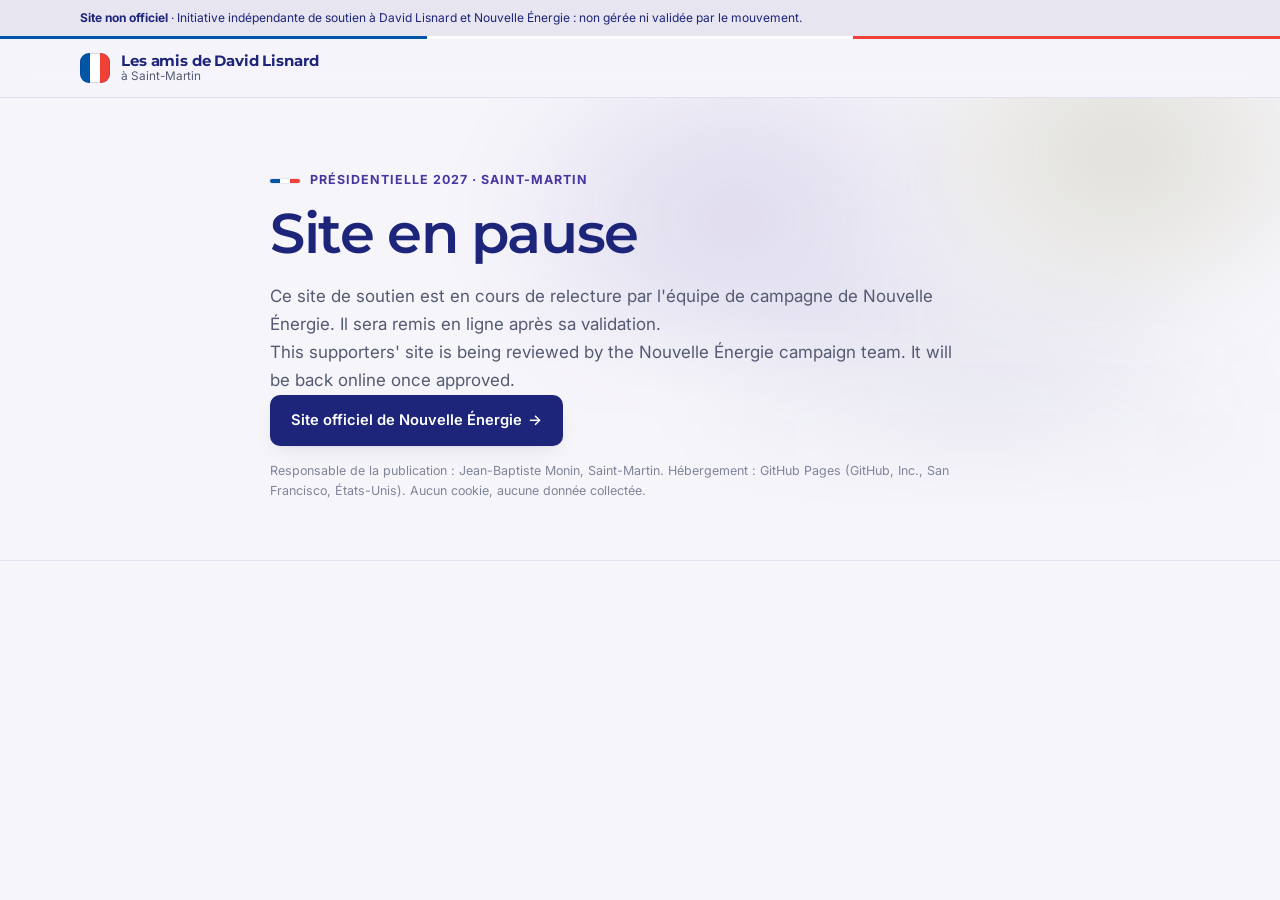
==== commit 4c5dfc7e: "Page de pause : mentions légales minimales Co-Authored-By: Claude Opus 5.5 <noreply@anthropic.com> C" ====
--- a/en/index.html
+++ b/en/index.html
@@ -20,6 +20,7 @@
   <p class="lead">Ce site de soutien est en cours de relecture par l'équipe de campagne de Nouvelle Énergie. Il sera remis en ligne après sa validation.</p>
   <p class="lead" lang="en">This supporters' site is being reviewed by the Nouvelle Énergie campaign team. It will be back online once approved.</p>
   <p><a class="btn btn-primary" href="https://www.unenouvelleenergie.fr/" rel="noopener">Site officiel de Nouvelle Énergie</a></p>
+  <p class="fine">Responsable de la publication : Jean-Baptiste Monin, Saint-Martin. Hébergement : GitHub Pages (GitHub, Inc., San Francisco, États-Unis). Aucun cookie, aucune donnée collectée.</p>
 </div></div>
 </main>
 </body>
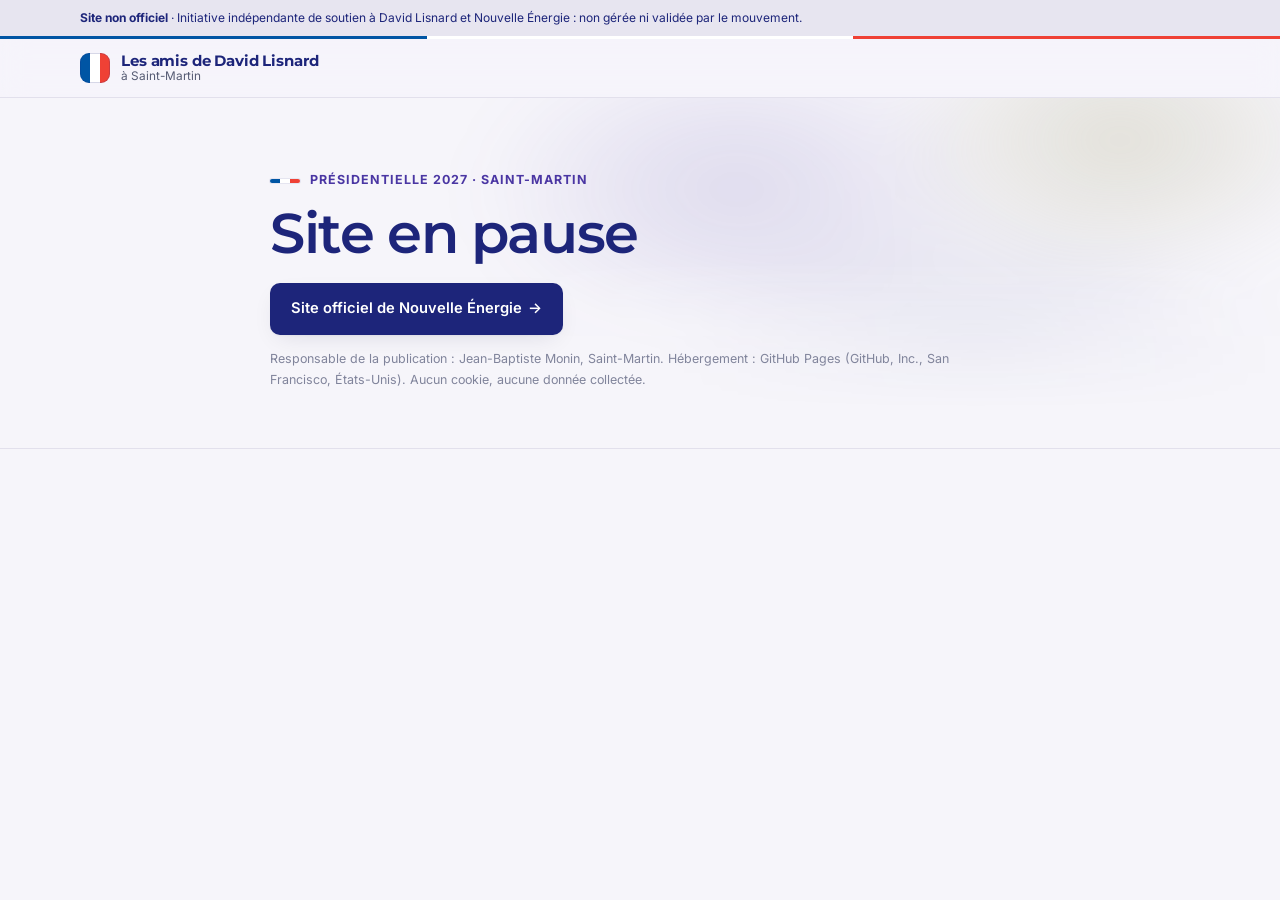
==== commit 9939b8f3: "Page de pause : retrait du paragraphe sur la relecture Co-Authored-By: Claude Opus 5.5 <noreply@anth" ====
--- a/en/index.html
+++ b/en/index.html
@@ -17,8 +17,6 @@
 <div class="intro"><div class="wrap narrow">
   <p class="eyebrow">Présidentielle 2027 · Saint-Martin</p>
   <h1>Site en pause</h1>
-  <p class="lead">Ce site de soutien est en cours de relecture par l'équipe de campagne de Nouvelle Énergie. Il sera remis en ligne après sa validation.</p>
-  <p class="lead" lang="en">This supporters' site is being reviewed by the Nouvelle Énergie campaign team. It will be back online once approved.</p>
   <p><a class="btn btn-primary" href="https://www.unenouvelleenergie.fr/" rel="noopener">Site officiel de Nouvelle Énergie</a></p>
   <p class="fine">Responsable de la publication : Jean-Baptiste Monin, Saint-Martin. Hébergement : GitHub Pages (GitHub, Inc., San Francisco, États-Unis). Aucun cookie, aucune donnée collectée.</p>
 </div></div>
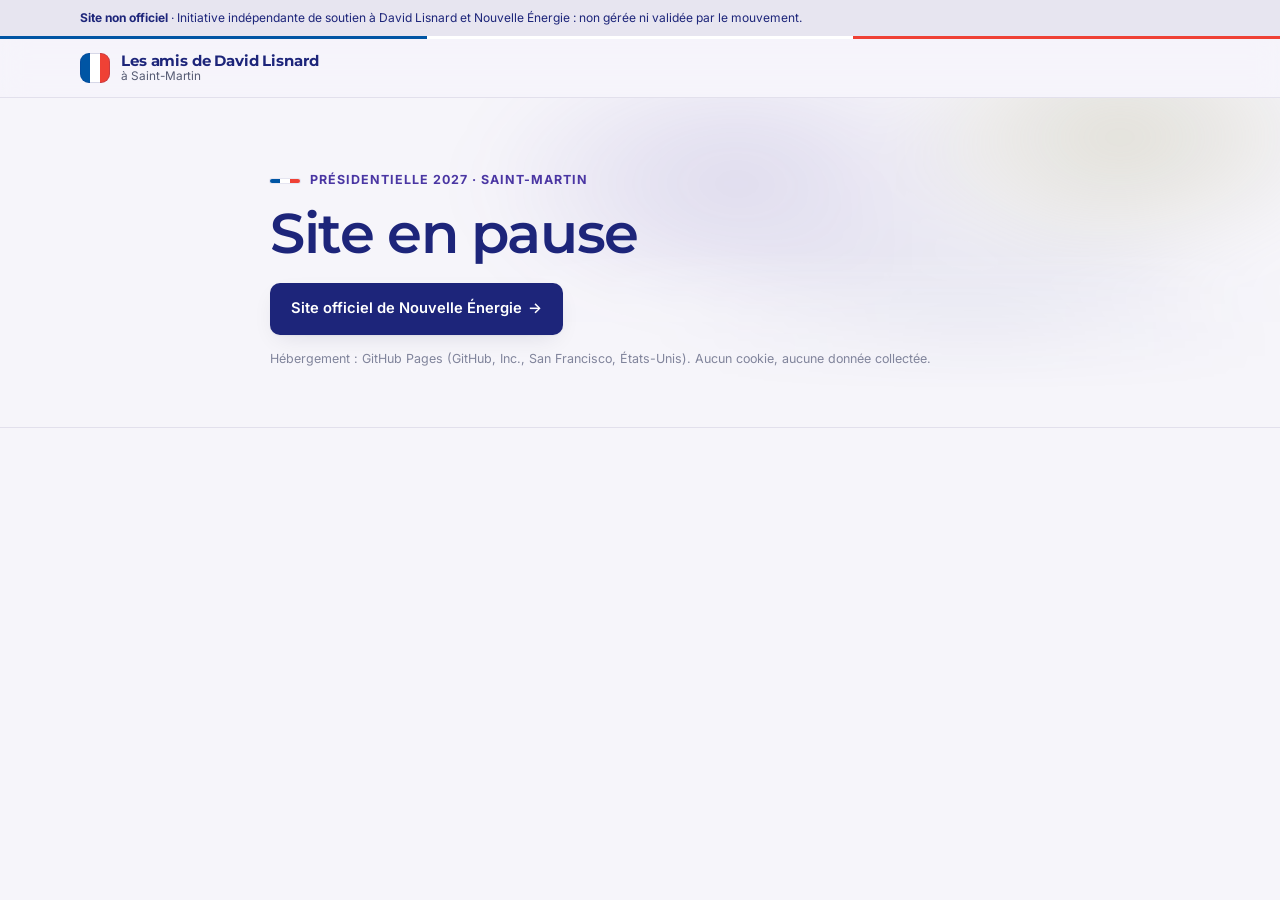
==== commit 584c9a4e: "Page de pause : retrait du nom du responsable de publication Co-Authored-By: Claude Opus 5.5 <norepl" ====
--- a/en/index.html
+++ b/en/index.html
@@ -18,7 +18,7 @@
   <p class="eyebrow">Présidentielle 2027 · Saint-Martin</p>
   <h1>Site en pause</h1>
   <p><a class="btn btn-primary" href="https://www.unenouvelleenergie.fr/" rel="noopener">Site officiel de Nouvelle Énergie</a></p>
-  <p class="fine">Responsable de la publication : Jean-Baptiste Monin, Saint-Martin. Hébergement : GitHub Pages (GitHub, Inc., San Francisco, États-Unis). Aucun cookie, aucune donnée collectée.</p>
+  <p class="fine">Hébergement : GitHub Pages (GitHub, Inc., San Francisco, États-Unis). Aucun cookie, aucune donnée collectée.</p>
 </div></div>
 </main>
 </body>
